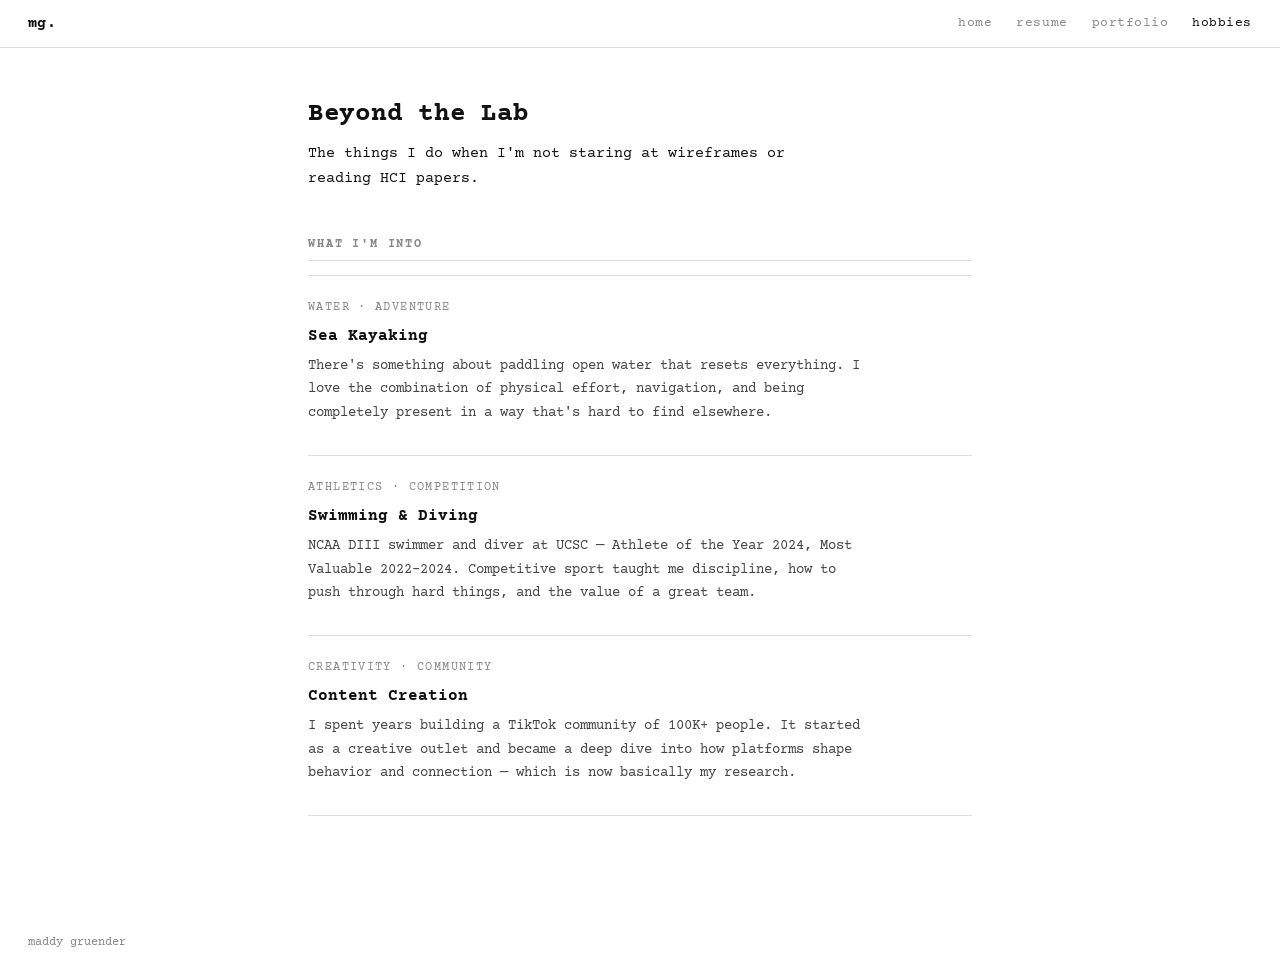
==== hobbies.html @ 3e3902d5 "lol" ====
<!doctype html>
<html lang="en">
<head>
  <meta charset="UTF-8" />
  <meta name="viewport" content="width=device-width, initial-scale=1.0" />
  <title>Hobbies — Maddy Gruender</title>
  <link rel="stylesheet" href="style.css" />
</head>
<body>

  <nav>
    <a class="nav-logo" href="index.html">mg.</a>
    <div class="nav-links">
      <a href="index.html">home</a>
      <a href="resume.html">resume</a>
      <a href="portfolio.html">portfolio</a>
      <a href="hobbies.html" class="active">hobbies</a>
    </div>
  </nav>

  <main class="page">
    <header>
      <h1>Beyond the Lab</h1>
      <p class="summary" style="margin-top: 10px;">
        The things I do when I'm not staring at wireframes or reading HCI papers.
      </p>
    </header>

    <div class="section-title">What I'm Into</div>

    <div class="item-row">
      <div class="item-row-label">Water · Adventure</div>
      <h3>Sea Kayaking</h3>
      <p>There's something about paddling open water that resets everything. I love the combination of physical effort, navigation, and being completely present in a way that's hard to find elsewhere.</p>
    </div>

    <div class="item-row">
      <div class="item-row-label">Athletics · Competition</div>
      <h3>Swimming & Diving</h3>
      <p>NCAA DIII swimmer and diver at UCSC — Athlete of the Year 2024, Most Valuable 2022–2024. Competitive sport taught me discipline, how to push through hard things, and the value of a great team.</p>
    </div>

    <div class="item-row">
      <div class="item-row-label">Creativity · Community</div>
      <h3>Content Creation</h3>
      <p>I spent years building a TikTok community of 100K+ people. It started as a creative outlet and became a deep dive into how platforms shape behavior and connection — which is now basically my research.</p>
    </div>

    <!--
      ── HOW TO ADD A NEW HOBBY ──
      Copy the block below and fill in your details.

      <div class="item-row">
        <div class="item-row-label">Category · Tag</div>
        <h3>Hobby Name</h3>
        <p>A short personal description. What do you love about it? What does it give you?</p>
      </div>
    -->

  </main>

  <footer>
    <a href="index.html">maddy gruender</a>
  </footer>

</body>
</html>
---- style.css ----
@import url('https://fonts.googleapis.com/css2?family=Courier+Prime:ital,wght@0,400;0,700;1,400&display=swap');

:root {
  --bg: #ffffff;
  --ink: #111111;
  --muted: #888888;
  --border: #dddddd;
  --nav-h: 48px;
}

*, *::before, *::after {
  box-sizing: border-box;
  margin: 0;
  padding: 0;
}

html { scroll-behavior: smooth; }

body {
  background: var(--bg);
  color: var(--ink);
  font-family: 'Courier Prime', 'Courier New', Courier, monospace;
  font-size: 0.95rem;
  line-height: 1.65;
  min-height: 100vh;
}

/* ── ALL LINKS: plain ink, no blue ── */
a {
  color: inherit;
  text-decoration: none;
}
a:hover {
  text-decoration: underline;
  text-underline-offset: 3px;
}

/* ── NAV ── */
nav {
  position: sticky;
  top: 0;
  z-index: 100;
  height: var(--nav-h);
  background: var(--bg);
  border-bottom: 1px solid var(--border);
  display: flex;
  align-items: center;
  padding: 0 28px;
  justify-content: space-between;
}

.nav-logo {
  font-weight: 700;
  font-size: 0.95rem;
  letter-spacing: 0.02em;
}

.nav-links {
  display: flex;
  gap: 24px;
}

.nav-links a {
  font-size: 0.82rem;
  color: var(--muted);
  text-transform: lowercase;
  letter-spacing: 0.04em;
}

.nav-links a:hover { text-decoration: none; color: var(--ink); }
.nav-links a.active { color: var(--ink); }

/* ── PAGE ── */
.page {
  max-width: 720px;
  margin: 0 auto;
  padding: 52px 28px 96px;
}

/* ── HEADINGS ── */
h1 {
  font-size: 1.6rem;
  font-weight: 700;
  line-height: 1.2;
  margin-bottom: 10px;
  letter-spacing: -0.01em;
}

h2 {
  font-size: 1.1rem;
  font-weight: 700;
  margin-bottom: 12px;
}

/* ── TYPEWRITER on h1 (homepage only) ── */
.typewriter {
  display: inline-block;
  overflow: hidden;
  white-space: nowrap;
  max-width: 0;
  border-right: 2px solid var(--ink);
  vertical-align: bottom;
  animation:
    typing 1.1s steps(14, end) 0.3s forwards,
    blink 0.7s step-end 1.4s infinite;
}

@keyframes typing {
  from { max-width: 0; }
  to   { max-width: 360px; }
}

@keyframes blink {
  0%, 100% { border-color: var(--ink); }
  50%       { border-color: transparent; }
}

/* ── META ── */
.meta {
  color: var(--muted);
  font-size: 0.85rem;
  margin-bottom: 16px;
}

.muted { color: var(--muted); }

.summary {
  font-size: 0.95rem;
  max-width: 540px;
}

/* ── SECTION TITLE ── */
.section-title {
  font-size: 0.72rem;
  font-weight: 700;
  letter-spacing: 0.16em;
  text-transform: uppercase;
  color: var(--muted);
  margin-top: 44px;
  margin-bottom: 14px;
  padding-bottom: 6px;
  border-bottom: 1px solid var(--border);
}

/* ── DETAILS / ACCORDION ── */
details { margin-bottom: 12px; }

summary {
  cursor: pointer;
  list-style: none;
  user-select: none;
}

summary::-webkit-details-marker { display: none; }

summary::before {
  content: '+ ';
  color: var(--muted);
  font-weight: 700;
  font-size: 0.8rem;
}

details[open] > summary::before { content: '− '; }

.item-title {
  display: inline;
  font-weight: 700;
}

.level-1 { padding-left: 0; }
.level-2 { padding-left: 18px; margin-top: 8px; }
.level-3 { padding-left: 18px; margin-top: 6px; color: #444; font-size: 0.88rem; }
.level-3 p { margin-bottom: 5px; }

/* ── SIMPLE ROWS (portfolio / hobbies) ── */
.item-row {
  border-top: 1px solid var(--border);
  padding: 22px 0;
}

.item-row:last-child { border-bottom: 1px solid var(--border); }

.item-row-label {
  font-size: 0.72rem;
  letter-spacing: 0.12em;
  text-transform: uppercase;
  color: var(--muted);
  margin-bottom: 6px;
}

.item-row h3 {
  font-size: 1rem;
  font-weight: 700;
  margin-bottom: 6px;
}

.item-row p {
  font-size: 0.88rem;
  color: #444;
  line-height: 1.65;
  max-width: 560px;
  margin-bottom: 8px;
}

.item-row-link {
  font-size: 0.82rem;
  color: var(--muted);
  text-decoration: underline;
  text-underline-offset: 3px;
}

.item-row-link:hover { color: var(--ink); }

/* ── HOME PAGE ── */
body.home {
  display: flex;
  align-items: flex-start;
  justify-content: flex-start;
  min-height: 100vh;
}

.home-page {
  padding: 80px 52px;
  max-width: 640px;
  width: 100%;
}

.home-greeting {
  font-size: 1.5rem;
  font-weight: 700;
  line-height: 1.3;
  margin-bottom: 6px;
  letter-spacing: -0.01em;
}

.home-sub {
  font-size: 0.82rem;
  color: var(--muted);
  margin-bottom: 52px;
  letter-spacing: 0.02em;
}

/* ── HOME MENU ── */
.home-menu {
  display: flex;
  flex-direction: column;
  gap: 0;
  margin-bottom: 56px;
  padding-left: 18px;
}

.home-menu-item {
  display: grid;
  grid-template-columns: 28px 1fr;
  grid-template-rows: auto auto;
  column-gap: 14px;
  row-gap: 2px;
  padding: 14px 0;
  border-top: 1px solid var(--border);
  text-decoration: none;
  color: var(--ink);
  transition: padding-left 0.15s;
  position: relative;
}

.home-menu-item:last-child { border-bottom: 1px solid var(--border); }

.home-menu-item::before {
  content: '+';
  position: absolute;
  left: -18px;
  top: 16px;
  font-size: 0.85rem;
  color: var(--muted);
  font-weight: 700;
  transition: color 0.15s;
}

.home-menu-item:hover::before { color: var(--ink); }
.home-menu-item:hover { padding-left: 6px; }
.home-menu-item:hover .menu-label { text-decoration: underline; text-underline-offset: 3px; }

.menu-num {
  font-size: 0.78rem;
  color: var(--muted);
  grid-row: 1;
  grid-column: 1;
  padding-top: 2px;
  letter-spacing: 0.04em;
}

.menu-label {
  font-size: 1rem;
  font-weight: 700;
  grid-row: 1;
  grid-column: 2;
}

.menu-desc {
  font-size: 0.78rem;
  color: var(--muted);
  grid-row: 2;
  grid-column: 2;
}

.home-footer {
  font-size: 0.78rem;
  color: var(--muted);
  display: flex;
  gap: 10px;
  align-items: center;
}

.home-footer a { color: var(--muted); }
.home-footer a:hover { color: var(--ink); text-decoration: underline; text-underline-offset: 3px; }

/* ── FOOTER ── */
footer {
  padding: 20px 28px;
  font-size: 0.78rem;
  color: var(--muted);
}
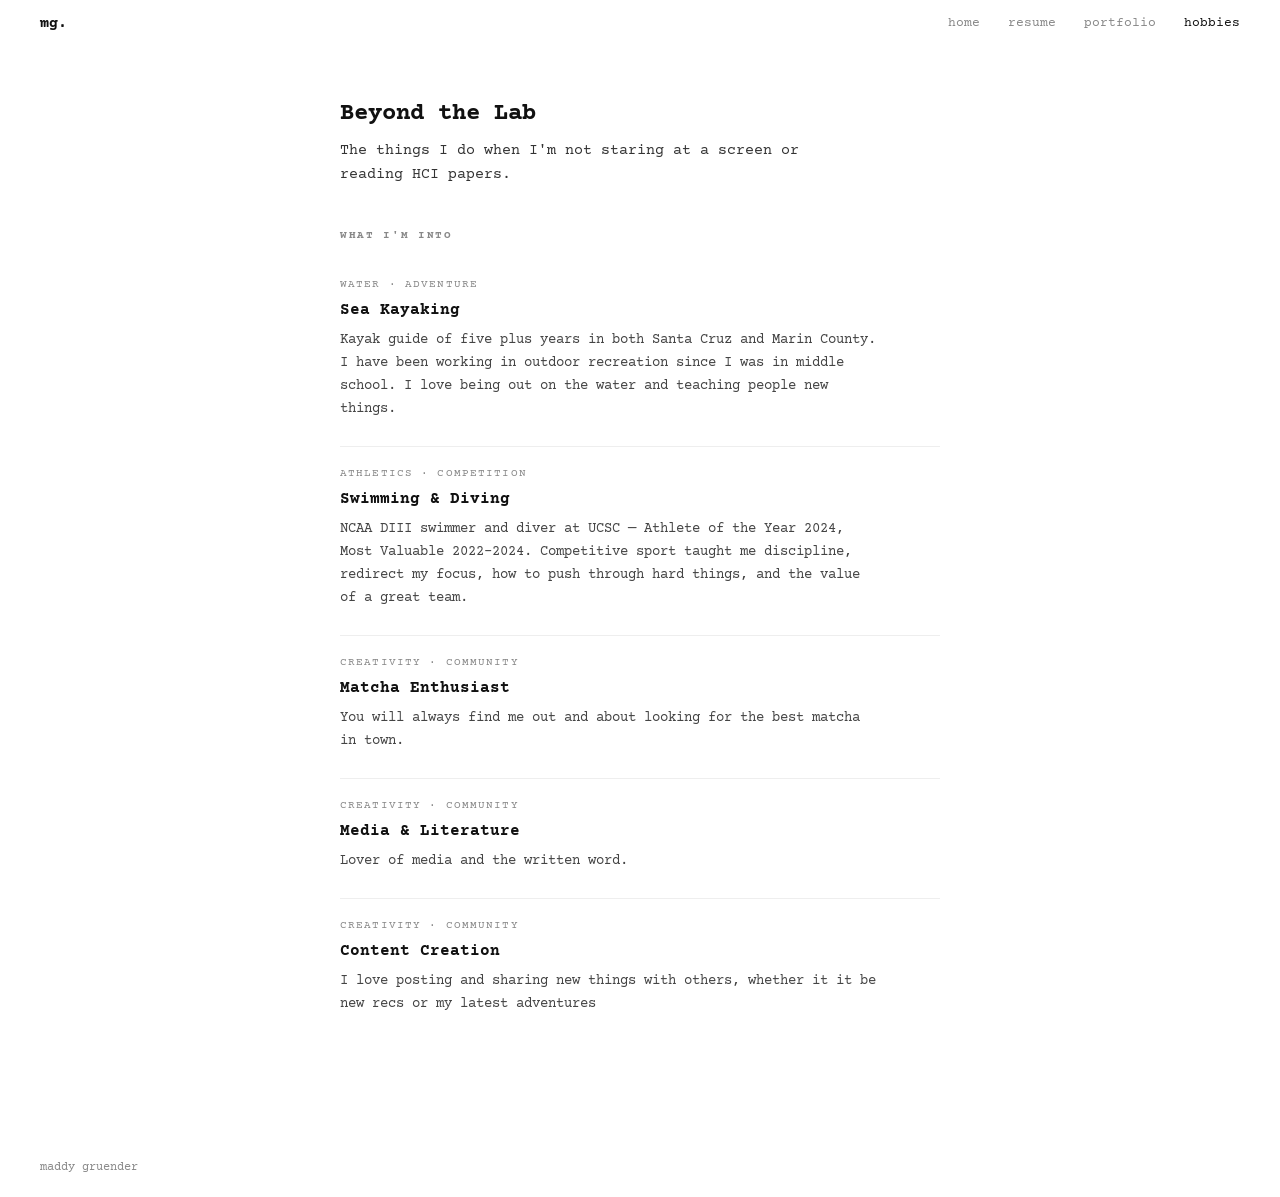
==== commit ad526e9a: "Update hobbies description and add new sections" ====
--- a/hobbies.html
+++ b/hobbies.html
@@ -22,7 +22,7 @@
     <header>
       <h1>Beyond the Lab</h1>
       <p class="summary" style="margin-top: 10px;">
-        The things I do when I'm not staring at wireframes or reading HCI papers.
+        The things I do when I'm not staring at a screen or reading HCI papers.
       </p>
     </header>
 
@@ -31,20 +31,34 @@
     <div class="item-row">
       <div class="item-row-label">Water · Adventure</div>
       <h3>Sea Kayaking</h3>
-      <p>There's something about paddling open water that resets everything. I love the combination of physical effort, navigation, and being completely present in a way that's hard to find elsewhere.</p>
+      <p>Kayak guide of five plus years in both Santa Cruz and Marin County. I have been working in outdoor recreation since I was in middle school. I love being out on the water and teaching people new things. </p>
     </div>
 
     <div class="item-row">
       <div class="item-row-label">Athletics · Competition</div>
       <h3>Swimming & Diving</h3>
-      <p>NCAA DIII swimmer and diver at UCSC — Athlete of the Year 2024, Most Valuable 2022–2024. Competitive sport taught me discipline, how to push through hard things, and the value of a great team.</p>
+      <p>NCAA DIII swimmer and diver at UCSC — Athlete of the Year 2024, Most Valuable 2022–2024. Competitive sport taught me discipline, redirect my focus, how to push through hard things, and the value of a great team.</p>
     </div>
 
+     <div class="item-row">
+      <div class="item-row-label">Creativity · Community</div>
+      <h3>Matcha Enthusiast</h3>
+      <p>You will always find me out and about looking for the best matcha in town. </p>
+    </div>
+
+   <div class="item-row">
+      <div class="item-row-label">Creativity · Community</div>
+      <h3>Media & Literature</h3>
+      <p>Lover of media and the written word. </p>
+    </div>
+    
     <div class="item-row">
       <div class="item-row-label">Creativity · Community</div>
       <h3>Content Creation</h3>
-      <p>I spent years building a TikTok community of 100K+ people. It started as a creative outlet and became a deep dive into how platforms shape behavior and connection — which is now basically my research.</p>
+      <p>I love posting and sharing new things with others, whether it it be new recs or my latest adventures</p>
     </div>
+
+   
 
     <!--
       ── HOW TO ADD A NEW HOBBY ──
--- a/style.css
+++ b/style.css
@@ -1,5 +1,5 @@
 @import url('https://fonts.googleapis.com/css2?family=Courier+Prime:ital,wght@0,400;0,700;1,400&display=swap');
-
+ 
 :root {
   --bg: #ffffff;
   --ink: #111111;
@@ -7,15 +7,15 @@
   --border: #dddddd;
   --nav-h: 48px;
 }
-
+ 
 *, *::before, *::after {
   box-sizing: border-box;
   margin: 0;
   padding: 0;
 }
-
+ 
 html { scroll-behavior: smooth; }
-
+ 
 body {
   background: var(--bg);
   color: var(--ink);
@@ -24,8 +24,7 @@
   line-height: 1.65;
   min-height: 100vh;
 }
-
-/* ── ALL LINKS: plain ink, no blue ── */
+ 
 a {
   color: inherit;
   text-decoration: none;
@@ -34,7 +33,7 @@
   text-decoration: underline;
   text-underline-offset: 3px;
 }
-
+ 
 /* ── NAV ── */
 nav {
   position: sticky;
@@ -42,57 +41,46 @@
   z-index: 100;
   height: var(--nav-h);
   background: var(--bg);
-  border-bottom: 1px solid var(--border);
   display: flex;
   align-items: center;
-  padding: 0 28px;
+  padding: 0 40px;
   justify-content: space-between;
 }
-
+ 
 .nav-logo {
   font-weight: 700;
   font-size: 0.95rem;
-  letter-spacing: 0.02em;
-}
-
+}
+ 
 .nav-links {
   display: flex;
-  gap: 24px;
-}
-
+  gap: 28px;
+}
+ 
 .nav-links a {
   font-size: 0.82rem;
   color: var(--muted);
   text-transform: lowercase;
-  letter-spacing: 0.04em;
-}
-
+}
+ 
 .nav-links a:hover { text-decoration: none; color: var(--ink); }
 .nav-links a.active { color: var(--ink); }
-
-/* ── PAGE ── */
+ 
+/* ── INNER PAGES ── */
 .page {
-  max-width: 720px;
+  max-width: 680px;
   margin: 0 auto;
-  padding: 52px 28px 96px;
-}
-
-/* ── HEADINGS ── */
+  padding: 52px 40px 96px;
+}
+ 
 h1 {
-  font-size: 1.6rem;
+  font-size: 1.5rem;
   font-weight: 700;
   line-height: 1.2;
-  margin-bottom: 10px;
-  letter-spacing: -0.01em;
-}
-
-h2 {
-  font-size: 1.1rem;
-  font-weight: 700;
-  margin-bottom: 12px;
-}
-
-/* ── TYPEWRITER on h1 (homepage only) ── */
+  margin-bottom: 8px;
+}
+ 
+/* ── TYPEWRITER ── */
 .typewriter {
   display: inline-block;
   overflow: hidden;
@@ -101,222 +89,232 @@
   border-right: 2px solid var(--ink);
   vertical-align: bottom;
   animation:
-    typing 1.1s steps(14, end) 0.3s forwards,
+    typing 1.1s steps(20, end) 0.3s forwards,
     blink 0.7s step-end 1.4s infinite;
 }
-
+ 
 @keyframes typing {
   from { max-width: 0; }
-  to   { max-width: 360px; }
-}
-
+  to   { max-width: 480px; }
+}
+ 
 @keyframes blink {
   0%, 100% { border-color: var(--ink); }
   50%       { border-color: transparent; }
 }
-
-/* ── META ── */
+ 
+/* ── META / MUTED ── */
 .meta {
   color: var(--muted);
-  font-size: 0.85rem;
-  margin-bottom: 16px;
-}
-
+  font-size: 0.83rem;
+  margin-bottom: 14px;
+}
+ 
 .muted { color: var(--muted); }
-
+ 
 .summary {
-  font-size: 0.95rem;
-  max-width: 540px;
-}
-
-/* ── SECTION TITLE ── */
+  font-size: 0.92rem;
+  max-width: 520px;
+  color: #333;
+}
+ 
+/* ── SECTION LABEL ── */
 .section-title {
-  font-size: 0.72rem;
-  font-weight: 700;
-  letter-spacing: 0.16em;
+  font-size: 0.7rem;
+  font-weight: 700;
+  letter-spacing: 0.15em;
   text-transform: uppercase;
   color: var(--muted);
-  margin-top: 44px;
-  margin-bottom: 14px;
-  padding-bottom: 6px;
-  border-bottom: 1px solid var(--border);
-}
-
-/* ── DETAILS / ACCORDION ── */
-details { margin-bottom: 12px; }
-
+  margin-top: 40px;
+  margin-bottom: 12px;
+}
+ 
+/* ── RESUME ACCORDION ── */
+details {
+  margin-bottom: 4px;
+}
+ 
 summary {
   cursor: pointer;
   list-style: none;
   user-select: none;
-}
-
+  padding: 3px 0;
+}
+ 
 summary::-webkit-details-marker { display: none; }
-
+ 
 summary::before {
   content: '+ ';
   color: var(--muted);
-  font-weight: 700;
-  font-size: 0.8rem;
-}
-
+  font-size: 0.82rem;
+}
+ 
 details[open] > summary::before { content: '− '; }
-
+ 
 .item-title {
   display: inline;
   font-weight: 700;
 }
-
+ 
+/* Resume levels */
 .level-1 { padding-left: 0; }
-.level-2 { padding-left: 18px; margin-top: 8px; }
-.level-3 { padding-left: 18px; margin-top: 6px; color: #444; font-size: 0.88rem; }
-.level-3 p { margin-bottom: 5px; }
-
-/* ── SIMPLE ROWS (portfolio / hobbies) ── */
+ 
+.level-2 {
+  padding-left: 20px;
+  margin-top: 4px;
+}
+ 
+/* level-3: the description shown by default, bullets hidden inside */
+.level-3 {
+  padding-left: 20px;
+  margin-top: 2px;
+  font-size: 0.87rem;
+  color: #444;
+}
+ 
+.level-3 .desc-summary {
+  color: var(--muted);
+  font-size: 0.84rem;
+  margin-bottom: 2px;
+  font-style: italic;
+}
+ 
+.level-3 p { margin-bottom: 4px; }
+ 
+/* ── PORTFOLIO / HOBBIES ROWS ── */
 .item-row {
-  border-top: 1px solid var(--border);
-  padding: 22px 0;
-}
-
-.item-row:last-child { border-bottom: 1px solid var(--border); }
-
+  padding: 18px 0;
+}
+ 
+.item-row + .item-row {
+  border-top: 1px solid #eeeeee;
+}
+ 
 .item-row-label {
-  font-size: 0.72rem;
-  letter-spacing: 0.12em;
+  font-size: 0.7rem;
+  letter-spacing: 0.1em;
   text-transform: uppercase;
   color: var(--muted);
-  margin-bottom: 6px;
-}
-
+  margin-bottom: 4px;
+}
+ 
 .item-row h3 {
-  font-size: 1rem;
-  font-weight: 700;
-  margin-bottom: 6px;
-}
-
+  font-size: 0.97rem;
+  font-weight: 700;
+  margin-bottom: 5px;
+}
+ 
 .item-row p {
-  font-size: 0.88rem;
+  font-size: 0.87rem;
   color: #444;
   line-height: 1.65;
-  max-width: 560px;
-  margin-bottom: 8px;
-}
-
+  max-width: 540px;
+  margin-bottom: 7px;
+}
+ 
 .item-row-link {
-  font-size: 0.82rem;
+  font-size: 0.8rem;
   color: var(--muted);
   text-decoration: underline;
   text-underline-offset: 3px;
 }
-
+ 
 .item-row-link:hover { color: var(--ink); }
-
+ 
 /* ── HOME PAGE ── */
 body.home {
-  display: flex;
-  align-items: flex-start;
-  justify-content: flex-start;
   min-height: 100vh;
 }
-
+ 
 .home-page {
-  padding: 80px 52px;
-  max-width: 640px;
-  width: 100%;
-}
-
+  padding: 64px 52px 64px;
+  max-width: 580px;
+}
+ 
 .home-greeting {
   font-size: 1.5rem;
   font-weight: 700;
   line-height: 1.3;
   margin-bottom: 6px;
-  letter-spacing: -0.01em;
-}
-
+}
+ 
 .home-sub {
   font-size: 0.82rem;
   color: var(--muted);
-  margin-bottom: 52px;
-  letter-spacing: 0.02em;
-}
-
+  margin-bottom: 48px;
+}
+ 
 /* ── HOME MENU ── */
 .home-menu {
   display: flex;
   flex-direction: column;
-  gap: 0;
-  margin-bottom: 56px;
-  padding-left: 18px;
-}
-
+  margin-bottom: 52px;
+  margin-top: 40px;
+}
+ 
 .home-menu-item {
-  display: grid;
-  grid-template-columns: 28px 1fr;
-  grid-template-rows: auto auto;
-  column-gap: 14px;
-  row-gap: 2px;
-  padding: 14px 0;
-  border-top: 1px solid var(--border);
+  display: flex;
+  flex-direction: column;
+  padding: 11px 0;
   text-decoration: none;
   color: var(--ink);
-  transition: padding-left 0.15s;
-  position: relative;
-}
-
-.home-menu-item:last-child { border-bottom: 1px solid var(--border); }
-
-.home-menu-item::before {
-  content: '+';
-  position: absolute;
-  left: -18px;
-  top: 16px;
-  font-size: 0.85rem;
-  color: var(--muted);
-  font-weight: 700;
-  transition: color 0.15s;
-}
-
-.home-menu-item:hover::before { color: var(--ink); }
+  transition: padding-left 0.12s;
+}
+ 
 .home-menu-item:hover { padding-left: 6px; }
-.home-menu-item:hover .menu-label { text-decoration: underline; text-underline-offset: 3px; }
-
+.home-menu-item:hover .menu-label {
+  text-decoration: underline;
+  text-underline-offset: 3px;
+}
+ 
+.menu-row {
+  display: flex;
+  align-items: baseline;
+  gap: 10px;
+}
+ 
+.menu-plus {
+  color: var(--muted);
+  font-size: 0.82rem;
+  flex-shrink: 0;
+}
+ 
 .menu-num {
   font-size: 0.78rem;
   color: var(--muted);
-  grid-row: 1;
-  grid-column: 1;
-  padding-top: 2px;
-  letter-spacing: 0.04em;
-}
-
+  flex-shrink: 0;
+  width: 22px;
+}
+ 
 .menu-label {
-  font-size: 1rem;
-  font-weight: 700;
-  grid-row: 1;
-  grid-column: 2;
-}
-
+  font-size: 0.97rem;
+  font-weight: 700;
+}
+ 
 .menu-desc {
   font-size: 0.78rem;
   color: var(--muted);
-  grid-row: 2;
-  grid-column: 2;
-}
-
+  margin-top: 2px;
+  padding-left: 0;
+}
+ 
+/* ── HOME FOOTER ── */
 .home-footer {
   font-size: 0.78rem;
   color: var(--muted);
   display: flex;
   gap: 10px;
   align-items: center;
-}
-
+  margin-top: 4px;
+}
+ 
 .home-footer a { color: var(--muted); }
 .home-footer a:hover { color: var(--ink); text-decoration: underline; text-underline-offset: 3px; }
-
-/* ── FOOTER ── */
+ 
+/* ── FOOTER (inner pages) ── */
 footer {
-  padding: 20px 28px;
+  padding: 20px 40px;
   font-size: 0.78rem;
   color: var(--muted);
 }
+ 
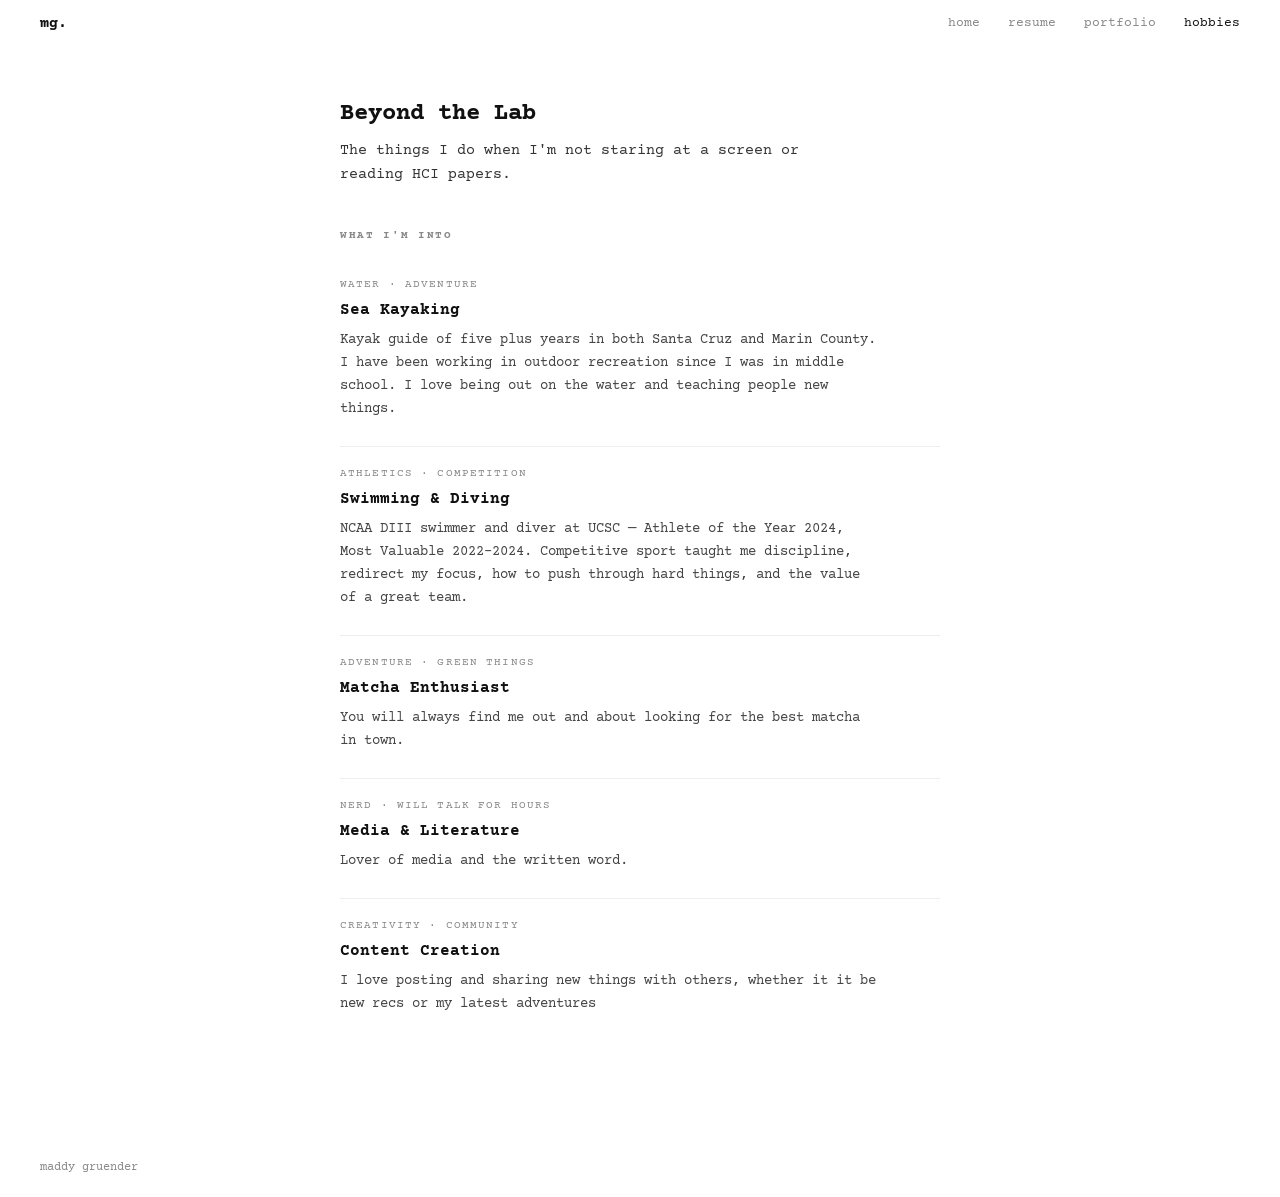
==== commit 5094822e: "Update hobbies labels for better representation" ====
--- a/hobbies.html
+++ b/hobbies.html
@@ -41,13 +41,13 @@
     </div>
 
      <div class="item-row">
-      <div class="item-row-label">Creativity · Community</div>
+      <div class="item-row-label">Adventure · Green Things</div>
       <h3>Matcha Enthusiast</h3>
       <p>You will always find me out and about looking for the best matcha in town. </p>
     </div>
 
    <div class="item-row">
-      <div class="item-row-label">Creativity · Community</div>
+      <div class="item-row-label">Nerd · Will Talk for Hours</div>
       <h3>Media & Literature</h3>
       <p>Lover of media and the written word. </p>
     </div>
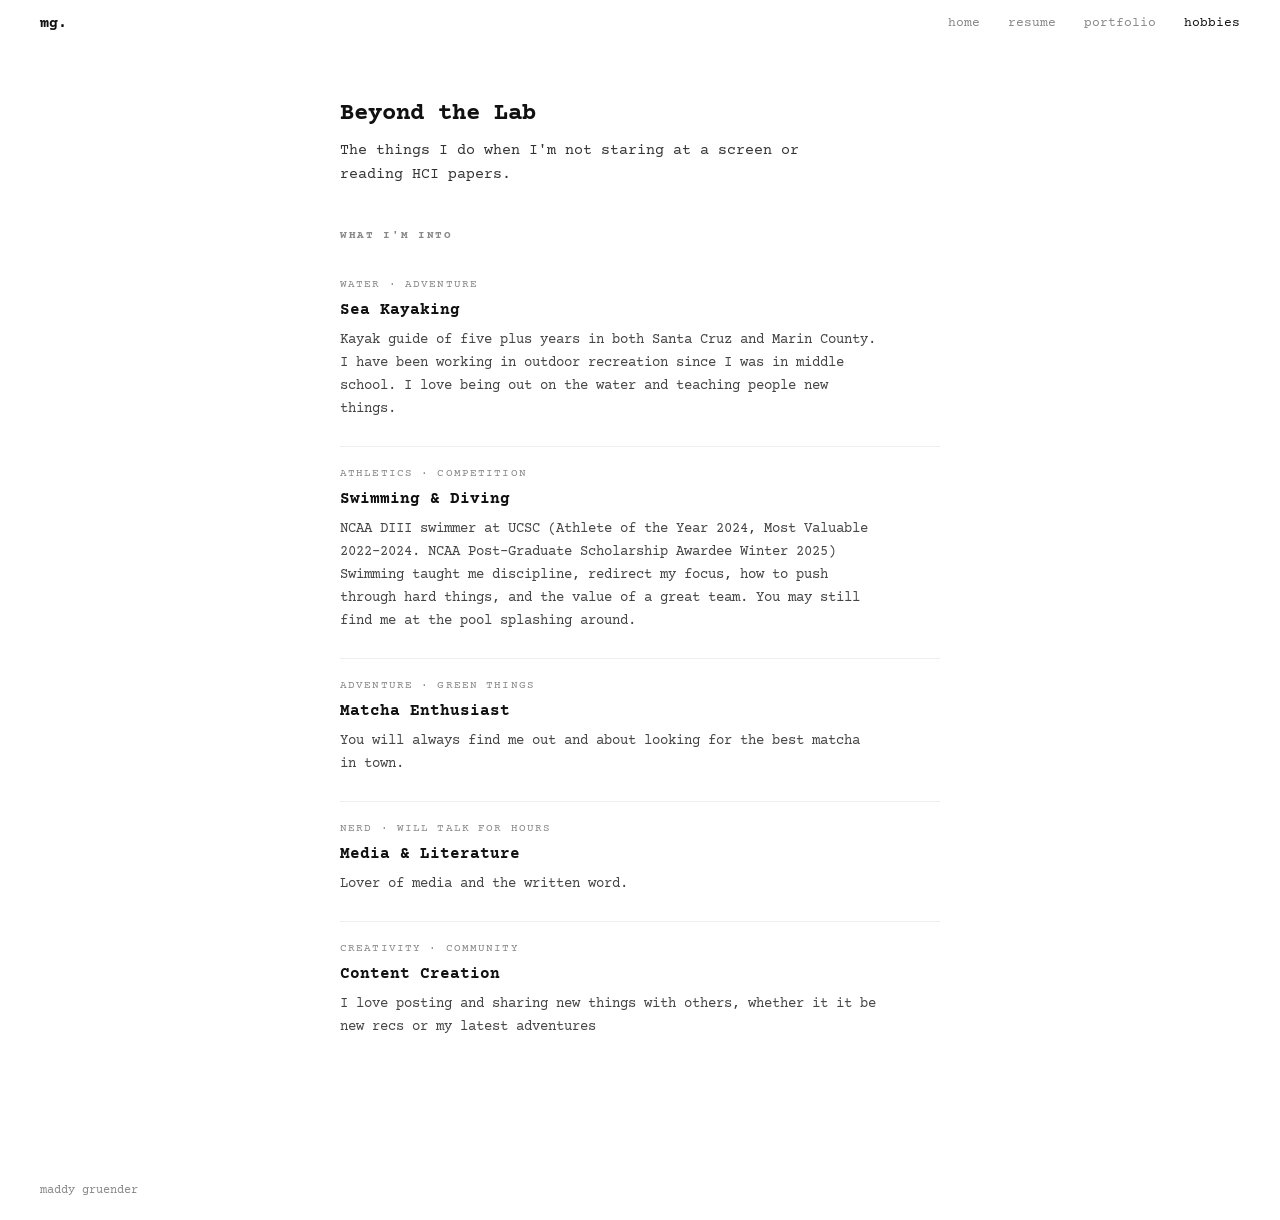
==== commit d165fae7: "Revise swimming and diving paragraph in hobbies section Updated swimming and diving description with" ====
--- a/hobbies.html
+++ b/hobbies.html
@@ -37,7 +37,7 @@
     <div class="item-row">
       <div class="item-row-label">Athletics · Competition</div>
       <h3>Swimming & Diving</h3>
-      <p>NCAA DIII swimmer and diver at UCSC — Athlete of the Year 2024, Most Valuable 2022–2024. Competitive sport taught me discipline, redirect my focus, how to push through hard things, and the value of a great team.</p>
+      <p>NCAA DIII swimmer at UCSC (Athlete of the Year 2024, Most Valuable 2022–2024. NCAA Post-Graduate Scholarship Awardee Winter 2025) Swimming taught me discipline, redirect my focus, how to push through hard things, and the value of a great team. You may still find me at the pool splashing around.</p>
     </div>
 
      <div class="item-row">
